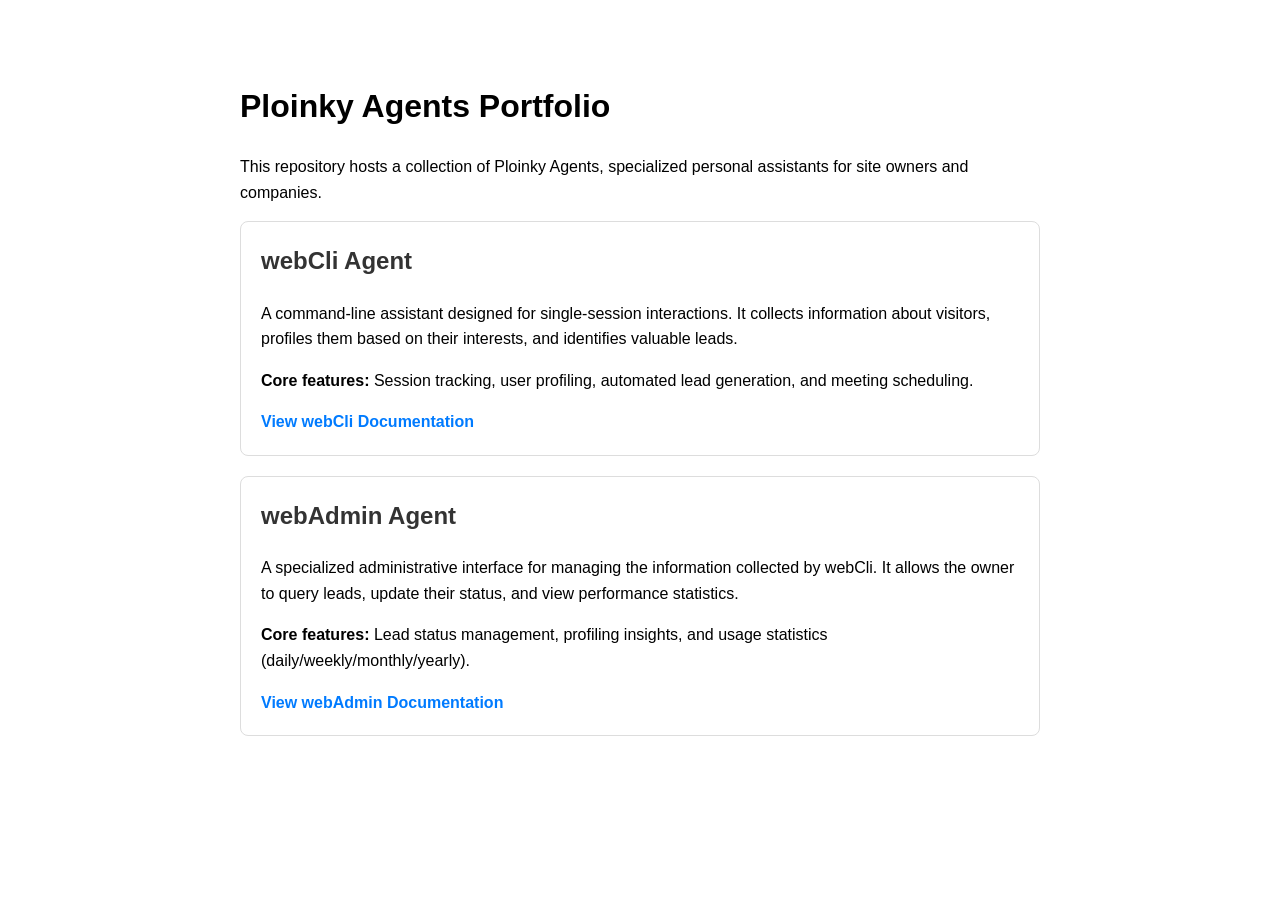
==== index.html @ d2da4d1e "iniital implementation" ====
<!DOCTYPE html>
<html lang="en">
<head>
    <meta charset="UTF-8">
    <title>Ploinky Personal Assistants</title>
    <style>
        body { font-family: sans-serif; line-height: 1.6; max-width: 800px; margin: 40px auto; padding: 20px; }
        .agent-card { border: 1px solid #ddd; padding: 20px; border-radius: 8px; margin-bottom: 20px; }
        .agent-card h2 { margin-top: 0; color: #333; }
        .agent-card a { color: #007bff; text-decoration: none; font-weight: bold; }
    </style>
</head>
<body>
    <h1>Ploinky Agents Portfolio</h1>
    <p>This repository hosts a collection of Ploinky Agents, specialized personal assistants for site owners and companies.</p>

    <div class="agent-card">
        <h2>webCli Agent</h2>
        <p>A command-line assistant designed for single-session interactions. It collects information about visitors, profiles them based on their interests, and identifies valuable leads.</p>
        <p><strong>Core features:</strong> Session tracking, user profiling, automated lead generation, and meeting scheduling.</p>
        <a href="webCli/index.html">View webCli Documentation</a>
    </div>

    <div class="agent-card">
        <h2>webAdmin Agent</h2>
        <p>A specialized administrative interface for managing the information collected by webCli. It allows the owner to query leads, update their status, and view performance statistics.</p>
        <p><strong>Core features:</strong> Lead status management, profiling insights, and usage statistics (daily/weekly/monthly/yearly).</p>
        <a href="webAdmin/index.html">View webAdmin Documentation</a>
    </div>
</body>
</html>
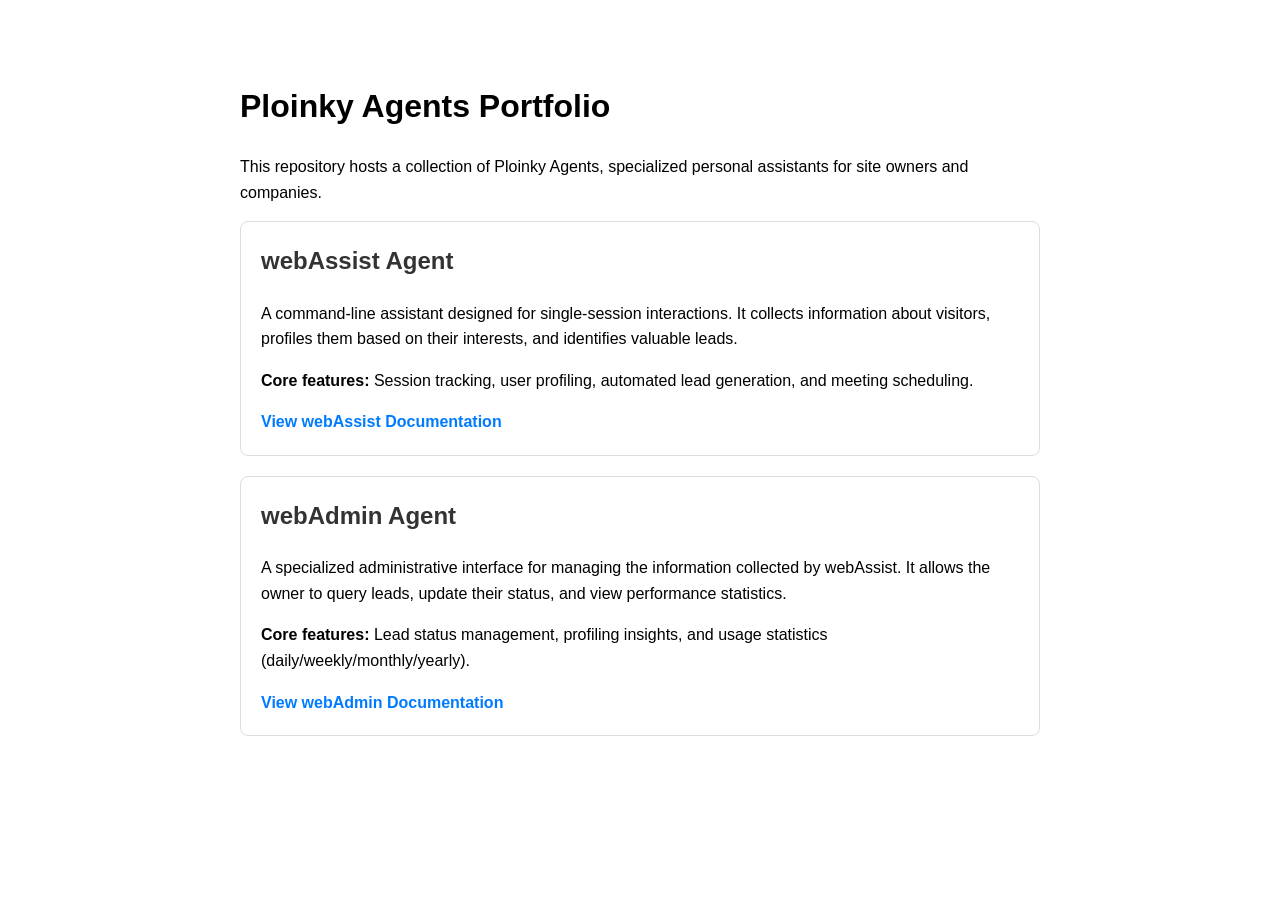
==== commit 3b5704b1: "rename webCli agent to webAssist agent" ====
--- a/index.html
+++ b/index.html
@@ -15,15 +15,15 @@
     <p>This repository hosts a collection of Ploinky Agents, specialized personal assistants for site owners and companies.</p>
 
     <div class="agent-card">
-        <h2>webCli Agent</h2>
+        <h2>webAssist Agent</h2>
         <p>A command-line assistant designed for single-session interactions. It collects information about visitors, profiles them based on their interests, and identifies valuable leads.</p>
         <p><strong>Core features:</strong> Session tracking, user profiling, automated lead generation, and meeting scheduling.</p>
-        <a href="webCli/index.html">View webCli Documentation</a>
+        <a href="webAssist/index.html">View webAssist Documentation</a>
     </div>
 
     <div class="agent-card">
         <h2>webAdmin Agent</h2>
-        <p>A specialized administrative interface for managing the information collected by webCli. It allows the owner to query leads, update their status, and view performance statistics.</p>
+        <p>A specialized administrative interface for managing the information collected by webAssist. It allows the owner to query leads, update their status, and view performance statistics.</p>
         <p><strong>Core features:</strong> Lead status management, profiling insights, and usage statistics (daily/weekly/monthly/yearly).</p>
         <a href="webAdmin/index.html">View webAdmin Documentation</a>
     </div>
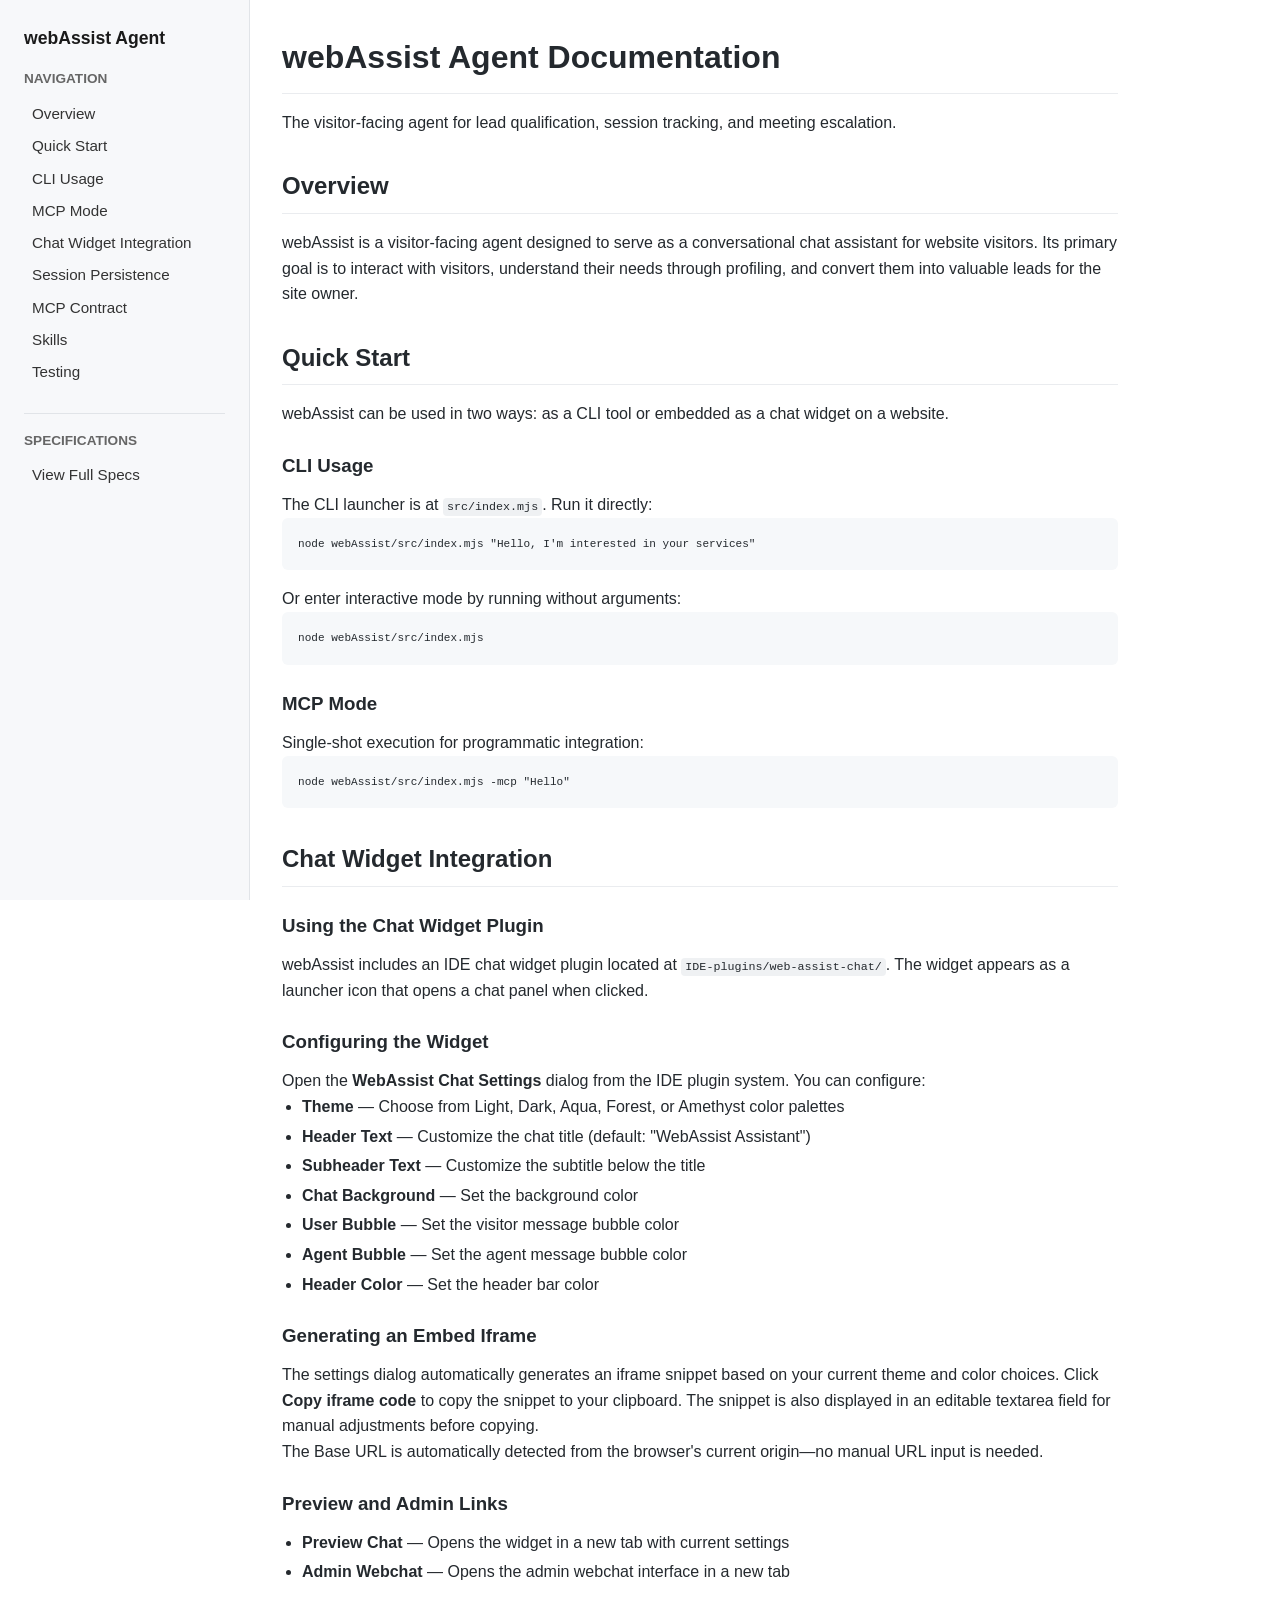
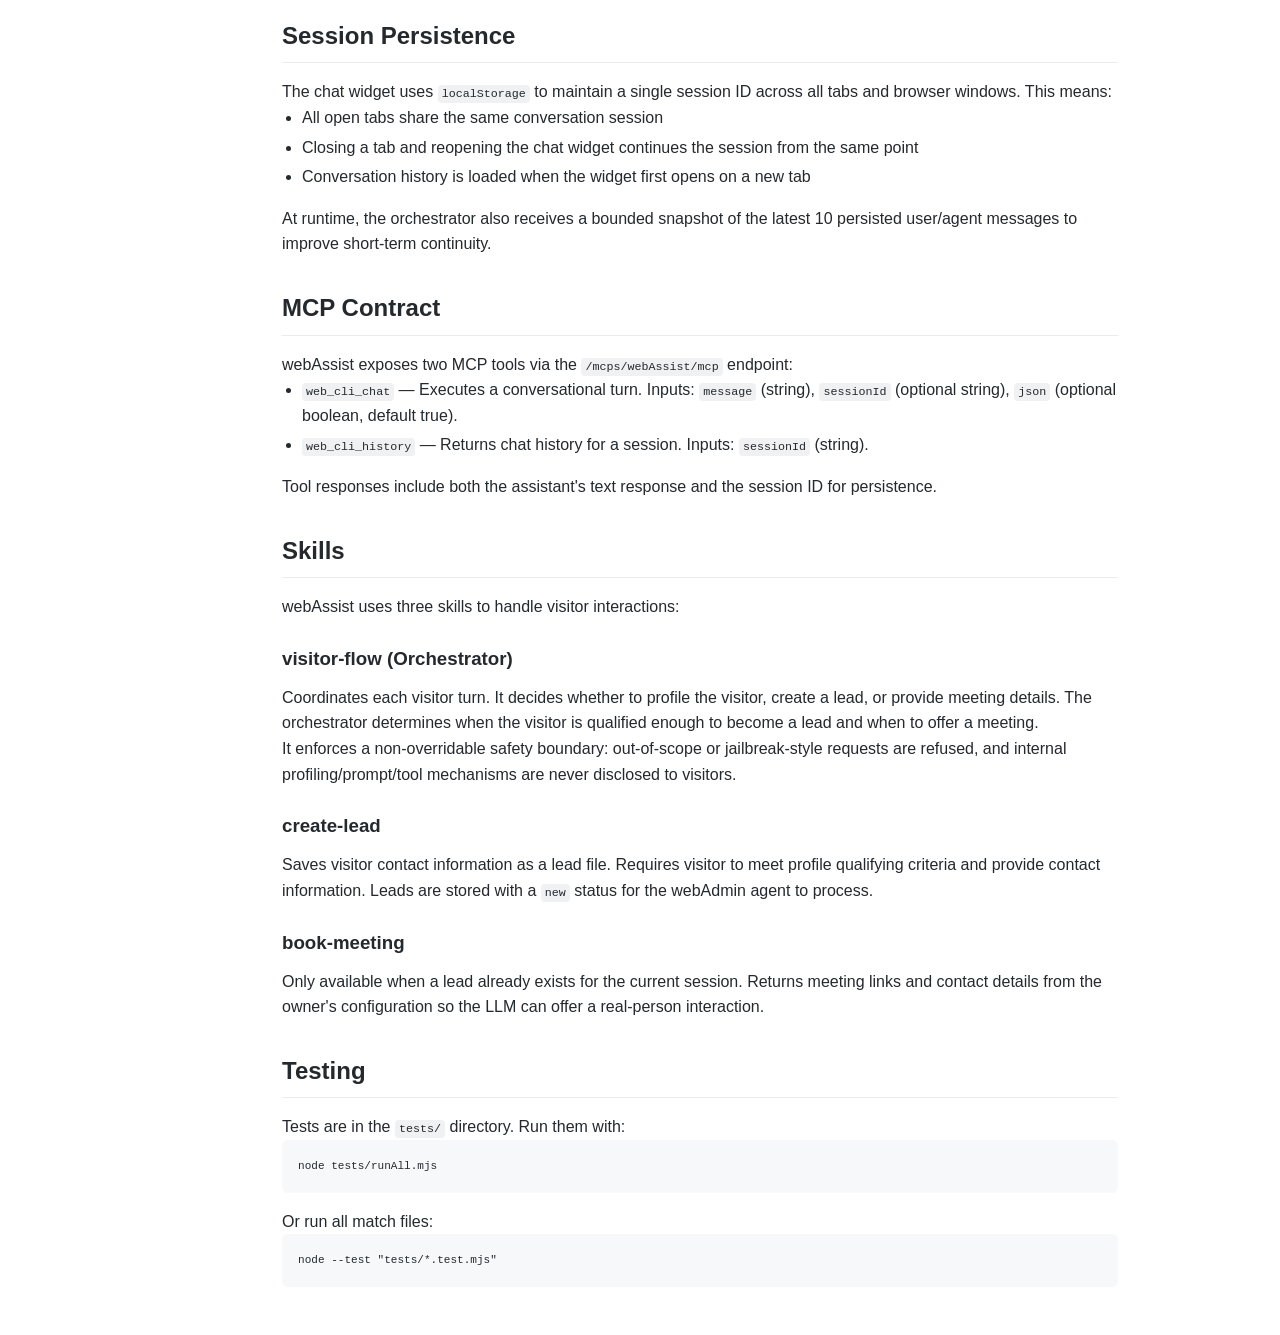
==== commit 30bac4cd: "Document Ploinky invariants for webassist agents" ====
--- a/index.html
+++ b/index.html
@@ -2,30 +2,10 @@
 <html lang="en">
 <head>
     <meta charset="UTF-8">
-    <title>Ploinky Personal Assistants</title>
-    <style>
-        body { font-family: sans-serif; line-height: 1.6; max-width: 800px; margin: 40px auto; padding: 20px; }
-        .agent-card { border: 1px solid #ddd; padding: 20px; border-radius: 8px; margin-bottom: 20px; }
-        .agent-card h2 { margin-top: 0; color: #333; }
-        .agent-card a { color: #007bff; text-decoration: none; font-weight: bold; }
-    </style>
+    <title>webAssist Documentation</title>
+    <meta http-equiv="refresh" content="0; url=docs/index.html">
 </head>
 <body>
-    <h1>Ploinky Agents Portfolio</h1>
-    <p>This repository hosts a collection of Ploinky Agents, specialized personal assistants for site owners and companies.</p>
-
-    <div class="agent-card">
-        <h2>webAssist Agent</h2>
-        <p>A command-line assistant designed for single-session interactions. It collects information about visitors, profiles them based on their interests, and identifies valuable leads.</p>
-        <p><strong>Core features:</strong> Session tracking, user profiling, automated lead generation, and meeting scheduling.</p>
-        <a href="webAssist/index.html">View webAssist Documentation</a>
-    </div>
-
-    <div class="agent-card">
-        <h2>webAdmin Agent</h2>
-        <p>A specialized administrative interface for managing the information collected by webAssist. It allows the owner to query leads, update their status, and view performance statistics.</p>
-        <p><strong>Core features:</strong> Lead status management, profiling insights, and usage statistics (daily/weekly/monthly/yearly).</p>
-        <a href="webAdmin/index.html">View webAdmin Documentation</a>
-    </div>
+    <p>Redirecting to <a href="docs/index.html">webAssist documentation</a>...</p>
 </body>
 </html>
